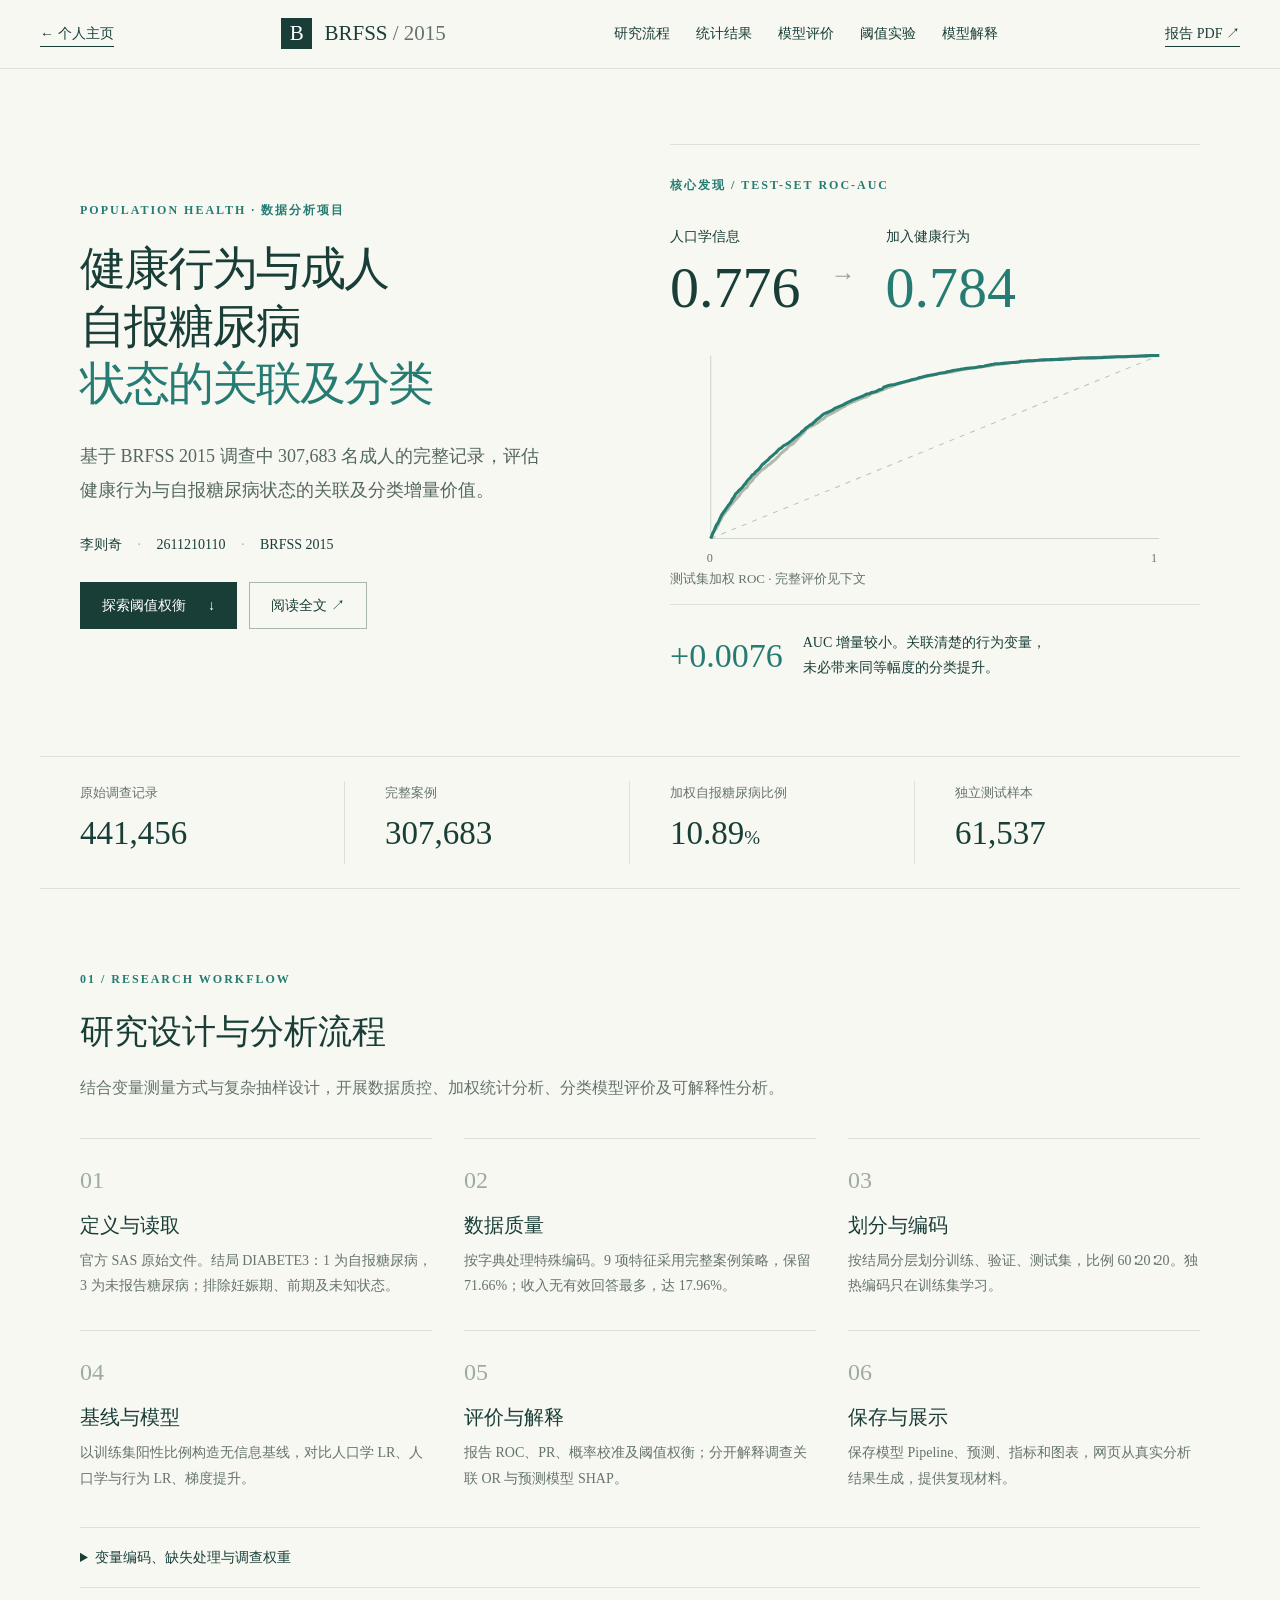
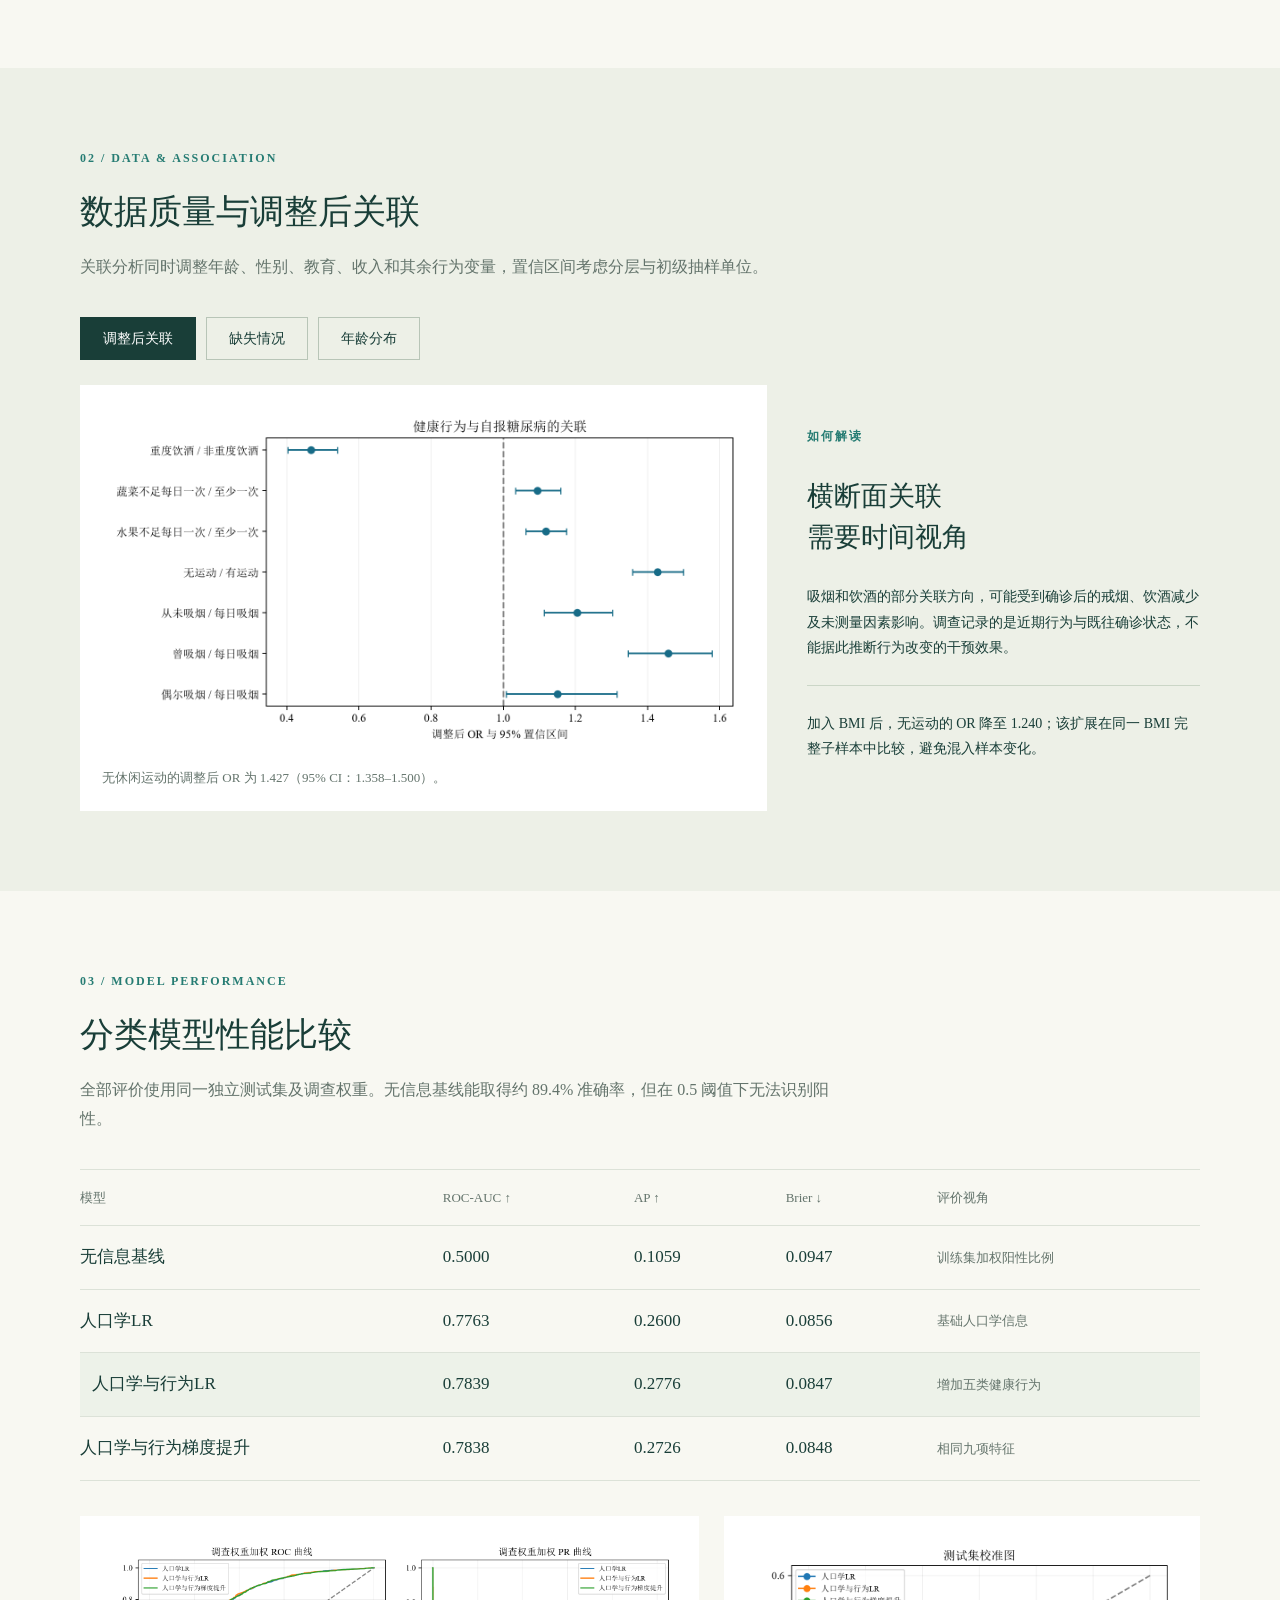
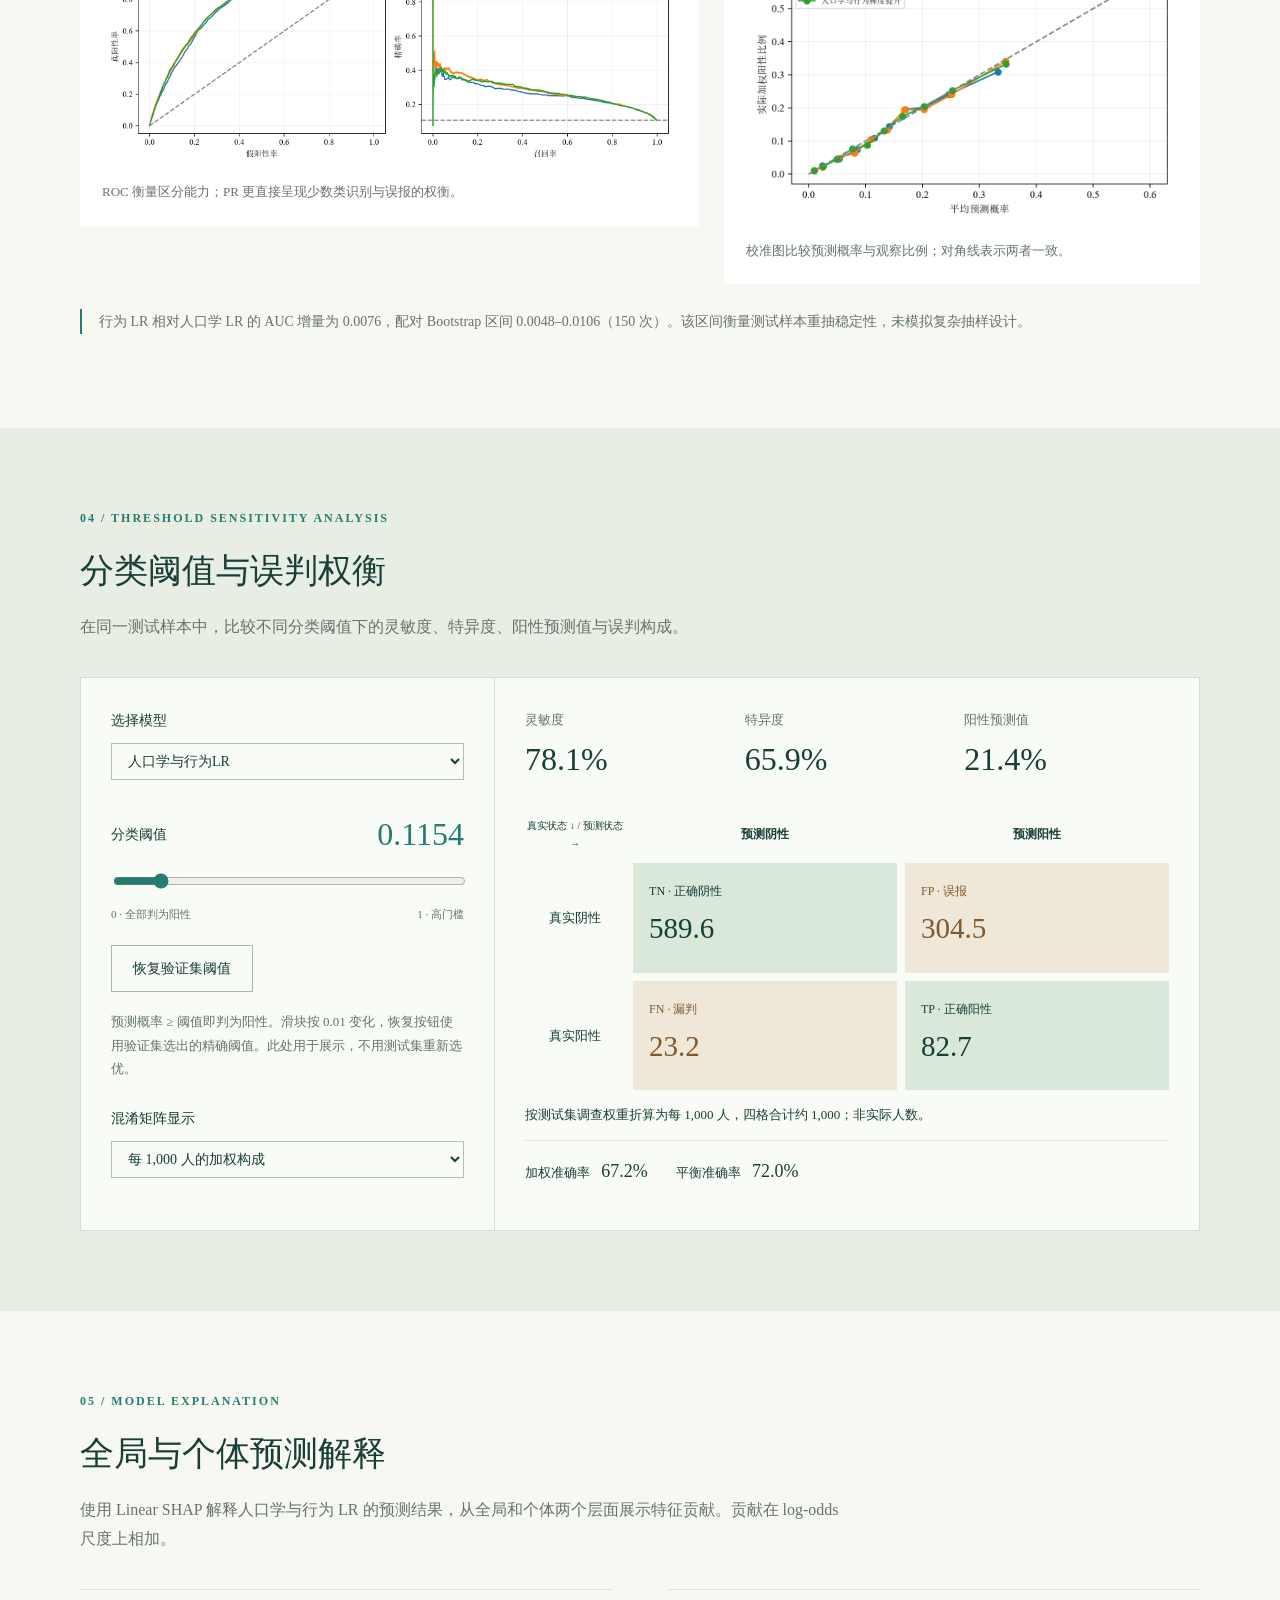
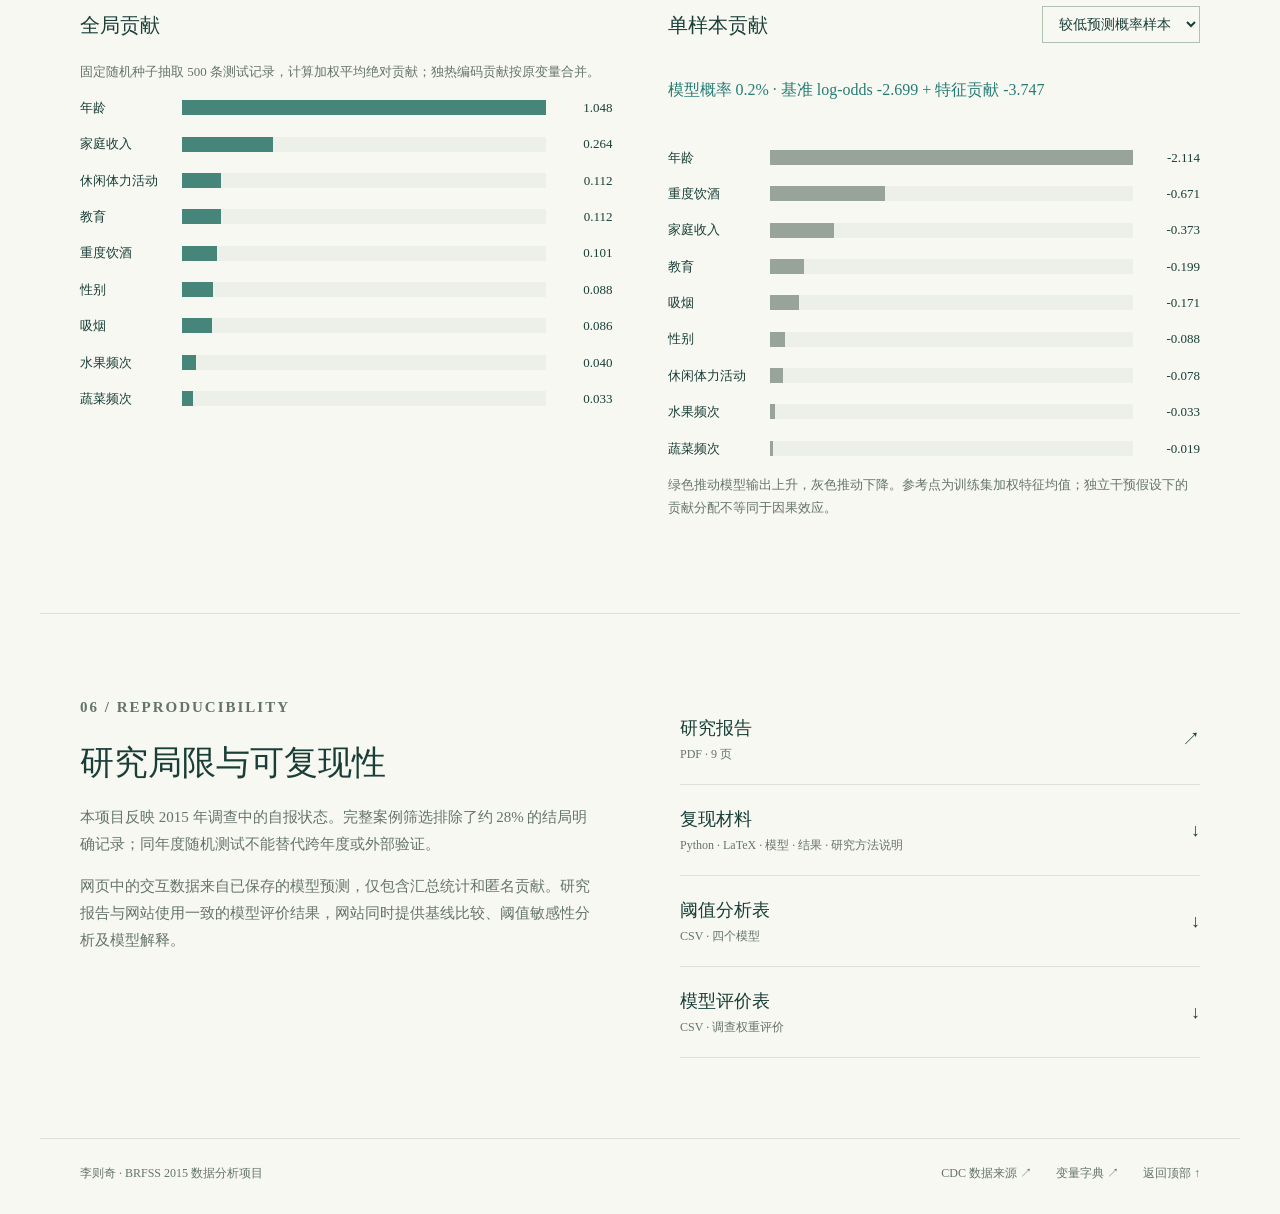
==== brfss-2015/index.html @ 2836ebc8 "Publish the separate BRFSS course site" ====
<!doctype html>
<html lang="zh-CN"><head><meta charset="utf-8"><meta name="viewport" content="width=device-width,initial-scale=1"><meta name="description" content="基于BRFSS 2015的健康行为与成人自报糖尿病研究。探索研究流程、调查加权结果、模型评价与阈值权衡。"><title>健康行为与糖尿病 · BRFSS 2015</title><link rel="stylesheet" href="style.css"></head>
<body><a class="skip" href="#main">跳到正文</a><header><a class="top-download" href="../">← 个人主页</a><a class="brand" href="#top"><span class="brand-mark">B</span> BRFSS <span class="muted">/ 2015</span></a><nav aria-label="主要导航"><a href="#workflow">研究流程</a><a href="#results">统计结果</a><a href="#models">模型评价</a><a href="#threshold">阈值实验</a><a href="#explain">模型解释</a></nav><a class="top-download" href="downloads/report.pdf" target="_blank" rel="noopener">报告 PDF ↗</a></header>
<main id="main"><section class="hero wrap" id="top"><div><p class="eyebrow">POPULATION HEALTH · 数据分析项目</p><h1>健康行为与成人<br>自报糖尿病<br><em>状态的关联及分类</em></h1><p class="lead">基于 BRFSS 2015 调查中 307,683 名成人的完整记录，评估健康行为与自报糖尿病状态的关联及分类增量价值。</p><p class="byline">李则奇 <span>·</span> 2611210110 <span>·</span> BRFSS 2015</p><div class="actions"><a class="button primary" href="#threshold">探索阈值权衡 <span>↓</span></a><a class="button" href="downloads/report.pdf" target="_blank" rel="noopener">阅读全文 ↗</a></div></div><div class="hero-visual"><p class="eyebrow">核心发现 / TEST-SET ROC-AUC</p><div class="auc-pair"><div><span>人口学信息</span><strong>0.776</strong></div><span class="arrow">→</span><div><span>加入健康行为</span><strong class="teal">0.784</strong></div></div><img class="hero-chart" src="assets/hero-roc.svg" alt="人口学与行为LR的真实加权ROC曲线，行为模型AUC为0.784"><p class="small muted">测试集加权 ROC · 完整评价见下文</p><div class="finding"><span>+0.0076</span><p>AUC 增量较小。关联清楚的行为变量，<br>未必带来同等幅度的分类提升。</p></div></div></section>
<div class="stats wrap"><div><span>原始调查记录</span><strong>441,456</strong></div><div><span>完整案例</span><strong>307,683</strong></div><div><span>加权自报糖尿病比例</span><strong>10.89<small>%</small></strong></div><div><span>独立测试样本</span><strong>61,537</strong></div></div>
<section class="wrap section" id="workflow"><div class="section-heading"><p class="eyebrow">01 / RESEARCH WORKFLOW</p><h2>研究设计与分析流程</h2><p>结合变量测量方式与复杂抽样设计，开展数据质控、加权统计分析、分类模型评价及可解释性分析。</p></div><div class="workflow"><article><b>01</b><h3>定义与读取</h3><p>官方 SAS 原始文件。结局 DIABETE3：1 为自报糖尿病，3 为未报告糖尿病；排除妊娠期、前期及未知状态。</p></article><article><b>02</b><h3>数据质量</h3><p>按字典处理特殊编码。9 项特征采用完整案例策略，保留 71.66%；收入无有效回答最多，达 17.96%。</p></article><article><b>03</b><h3>划分与编码</h3><p>按结局分层划分训练、验证、测试集，比例 60∶20∶20。独热编码只在训练集学习。</p></article><article><b>04</b><h3>基线与模型</h3><p>以训练集阳性比例构造无信息基线，对比人口学 LR、人口学与行为 LR、梯度提升。</p></article><article><b>05</b><h3>评价与解释</h3><p>报告 ROC、PR、概率校准及阈值权衡；分开解释调查关联 OR 与预测模型 SHAP。</p></article><article><b>06</b><h3>保存与展示</h3><p>保存模型 Pipeline、预测、指标和图表，网页从真实分析结果生成，提供复现材料。</p></article></div><details><summary>变量编码、缺失处理与调查权重</summary><p>主要预测特征按原始类别进行独热编码，编码器仅在训练集拟合。主分析采用完整案例策略，并评估样本筛选及缺失选择的影响。模型训练和性能评价使用 BRFSS 调查权重；分类阈值在验证集中按约登指数确定，测试集用于最终评价。</p></details></section>
<section class="tinted" id="results"><div class="wrap section"><div class="section-heading"><p class="eyebrow">02 / DATA & ASSOCIATION</p><h2>数据质量与调整后关联</h2><p>关联分析同时调整年龄、性别、教育、收入和其余行为变量，置信区间考虑分层与初级抽样单位。</p></div><div class="plot-tabs" role="group" aria-label="统计图选择"><button class="active" data-figure="association" aria-pressed="true">调整后关联</button><button data-figure="missingness" aria-pressed="false">缺失情况</button><button data-figure="age" aria-pressed="false">年龄分布</button></div><div class="result-layout"><figure class="plot"><img id="stat-figure" src="assets/association.png" alt="健康行为调整后优势比及95%置信区间"><figcaption id="stat-caption">无休闲运动的调整后 OR 为 1.427（95% CI：1.358–1.500）。</figcaption></figure><aside class="result-note"><span class="eyebrow">如何解读</span><h3 id="stat-title">横断面关联<br>需要时间视角</h3><p id="stat-text">吸烟和饮酒的部分关联方向，可能受到确诊后的戒烟、饮酒减少及未测量因素影响。调查记录的是近期行为与既往确诊状态，不能据此推断行为改变的干预效果。</p><div class="rule"></div><p>加入 BMI 后，无运动的 OR 降至 1.240；该扩展在同一 BMI 完整子样本中比较，避免混入样本变化。</p></aside></div></div></section>
<section class="wrap section" id="models"><div class="section-heading"><p class="eyebrow">03 / MODEL PERFORMANCE</p><h2>分类模型性能比较</h2><p>全部评价使用同一独立测试集及调查权重。无信息基线能取得约 89.4% 准确率，但在 0.5 阈值下无法识别阳性。</p></div><div class="table-scroll"><table><caption class="sr-only">测试集模型比较</caption><thead><tr><th>模型</th><th>ROC-AUC ↑</th><th>AP ↑</th><th>Brier ↓</th><th>评价视角</th></tr></thead><tbody id="model-table"></tbody></table></div><div class="two-plots"><figure class="plot"><img src="assets/performance.png" alt="三模型的加权ROC曲线与PR曲线" loading="lazy"><figcaption>ROC 衡量区分能力；PR 更直接呈现少数类识别与误报的权衡。</figcaption></figure><figure class="plot"><img src="assets/calibration.png" alt="三模型预测概率的校准图" loading="lazy"><figcaption>校准图比较预测概率与观察比例；对角线表示两者一致。</figcaption></figure></div><p class="method-note">行为 LR 相对人口学 LR 的 AUC 增量为 0.0076，配对 Bootstrap 区间 0.0048–0.0106（150 次）。该区间衡量测试样本重抽稳定性，未模拟复杂抽样设计。</p></section>
<section class="experiment" id="threshold"><div class="wrap section"><div class="section-heading"><p class="eyebrow">04 / THRESHOLD SENSITIVITY ANALYSIS</p><h2>分类阈值与误判权衡</h2><p>在同一测试样本中，比较不同分类阈值下的灵敏度、特异度、阳性预测值与误判构成。</p></div><div class="lab"><div class="controls"><label for="model-select">选择模型</label><select id="model-select"><option>人口学与行为LR</option><option>人口学LR</option><option>人口学与行为梯度提升</option><option>无信息基线</option></select><div class="range-label"><label for="threshold-range">分类阈值</label><output id="threshold-output" for="threshold-range">0.1154</output></div><input id="threshold-range" type="range" min="0" max="100" value="12" aria-describedby="threshold-help"><div class="range-ends"><span>0 · 全部判为阳性</span><span>1 · 高门槛</span></div><button class="button" id="reset-threshold">恢复验证集阈值</button><p class="small" id="threshold-help">预测概率 ≥ 阈值即判为阳性。滑块按 0.01 变化，恢复按钮使用验证集选出的精确阈值。此处用于展示，不用测试集重新选优。</p><label for="matrix-mode">混淆矩阵显示</label><select id="matrix-mode"><option value="weighted">每 1,000 人的加权构成</option><option value="counts">测试集实际记录数</option></select></div><div class="lab-result"><div class="metric-strip"><div><span>灵敏度</span><strong id="sensitivity"></strong></div><div><span>特异度</span><strong id="specificity"></strong></div><div><span>阳性预测值</span><strong id="ppv"></strong></div></div><div class="matrix-labels"><span>真实状态 ↓ / 预测状态 →</span><b>预测阴性</b><b>预测阳性</b></div><div class="matrix"><b>真实阴性</b><div class="correct"><span>TN · 正确阴性</span><strong id="tn"></strong></div><div class="error"><span>FP · 误报</span><strong id="fp"></strong></div><b>真实阳性</b><div class="error"><span>FN · 漏判</span><strong id="fn"></strong></div><div class="correct"><span>TP · 正确阳性</span><strong id="tp"></strong></div></div><p id="matrix-note" class="small"></p><div class="lab-footer"><span>加权准确率 <b id="accuracy"></b></span><span>平衡准确率 <b id="balanced"></b></span></div><p id="live-summary" class="sr-only" aria-live="polite"></p></div></div></div></section>
<section class="wrap section" id="explain"><div class="section-heading"><p class="eyebrow">05 / MODEL EXPLANATION</p><h2>全局与个体预测解释</h2><p>使用 Linear SHAP 解释人口学与行为 LR 的预测结果，从全局和个体两个层面展示特征贡献。贡献在 log-odds 尺度上相加。</p></div><div class="explanation-grid"><article><h3>全局贡献</h3><p class="small muted">固定随机种子抽取 500 条测试记录，计算加权平均绝对贡献；独热编码贡献按原变量合并。</p><div id="importance-bars"></div></article><article><div class="explain-head"><h3>单样本贡献</h3><select id="case-select" aria-label="选择解释样本"><option value="0">较低预测概率样本</option><option value="1">较高预测概率样本</option></select></div><p id="case-prob" class="case-prob"></p><div id="case-bars"></div><p class="small muted">绿色推动模型输出上升，灰色推动下降。参考点为训练集加权特征均值；独立干预假设下的贡献分配不等同于因果效应。</p></article></div></section>
<section class="wrap section closing" id="downloads"><div><p class="eyebrow">06 / REPRODUCIBILITY</p><h2>研究局限与可复现性</h2><p>本项目反映 2015 年调查中的自报状态。完整案例筛选排除了约 28% 的结局明确记录；同年度随机测试不能替代跨年度或外部验证。</p><p class="small muted">网页中的交互数据来自已保存的模型预测，仅包含汇总统计和匿名贡献。研究报告与网站使用一致的模型评价结果，网站同时提供基线比较、阈值敏感性分析及模型解释。</p></div><div class="download-list"><a href="downloads/report.pdf" target="_blank" rel="noopener"><span>研究报告<small>PDF · 9 页</small></span>↗</a><a href="downloads/reproducible-project.zip" download><span>复现材料<small>Python · LaTeX · 模型 · 结果 · 研究方法说明</small></span>↓</a><a href="downloads/threshold_analysis.csv" download><span>阈值分析表<small>CSV · 四个模型</small></span>↓</a><a href="downloads/website_model_metrics.csv" download><span>模型评价表<small>CSV · 调查权重评价</small></span>↓</a></div></section>
<footer class="wrap"><span>李则奇 · BRFSS 2015 数据分析项目</span><div><a href="https://www.cdc.gov/brfss/annual_data/annual_2015.html" target="_blank" rel="noopener">CDC 数据来源 ↗</a><a href="https://www.cdc.gov/brfss/annual_data/2015/pdf/codebook15_llcp.pdf" target="_blank" rel="noopener">变量字典 ↗</a><a href="#top">返回顶部 ↑</a></div></footer></main><script src="assets/data.js"></script><script src="app.js"></script></body></html>
---- brfss-2015/style.css ----
:root{--ink:#193e38;--teal:#267c73;--paper:#f8f8f2;--line:#dce2d8;--muted:#64746c;--gold:#c7a254}*{box-sizing:border-box}html{scroll-behavior:smooth;scroll-padding-top:90px}body{margin:0;background:var(--paper);color:var(--ink);font-family:"Times New Roman",SimSun,serif;font-size:16px;line-height:1.8}a{color:inherit;text-decoration:none}button,select,input{font:inherit}button,a,select,input{touch-action:manipulation}button{cursor:pointer}a:focus-visible,button:focus-visible,select:focus-visible,input:focus-visible,summary:focus-visible{outline:3px solid #bc8436;outline-offset:5px}.wrap{max-width:1200px;margin:0 auto;padding-left:40px;padding-right:40px}header{position:sticky;top:0;background:#f8f8f2f5;backdrop-filter:blur(12px);z-index:5;display:flex;align-items:center;justify-content:space-between;padding:15px 40px;border-bottom:1px solid var(--line);gap:20px}.brand{font-size:21px;white-space:nowrap}.brand-mark{display:inline-grid;place-items:center;width:31px;height:31px;background:var(--ink);color:white;line-height:1;margin-right:7px}.muted{color:var(--muted)}nav{display:flex;gap:26px;font-size:14px}nav a:hover,footer a:hover{color:var(--teal);text-decoration:underline}.top-download{font-size:14px;border-bottom:1px solid var(--ink)}.hero{display:grid;grid-template-columns:1fr 1fr;gap:60px;padding-top:75px;padding-bottom:70px;align-items:center}.eyebrow{font-size:12px;letter-spacing:2px;color:var(--teal);font-weight:bold;margin:0 0 18px}h1{font-size:clamp(34px,4vw,46px);font-weight:500;line-height:1.25;letter-spacing:-2px;margin:0 0 26px}h1 em{font-style:normal;color:var(--teal)}.lead{max-width:460px;font-size:18px;color:#53685e;line-height:1.9}.byline{font-size:14px;margin:25px 0}.byline span{padding:0 12px;color:#a5b1a3}.actions{display:flex;gap:12px;flex-wrap:wrap}.button{display:inline-flex;align-items:center;gap:22px;padding:10px 21px;border:1px solid #aab8ac;background:transparent;color:var(--ink);font-size:14px}.button:hover{background:#e5eae0}.primary{background:var(--ink);color:white;border-color:var(--ink)}.primary:hover{background:var(--teal)}.hero-visual{border-top:1px solid var(--line);padding-top:30px}.auc-pair{display:flex;gap:30px;align-items:center;margin:28px 0 0}.auc-pair div span{font-size:14px;display:block}.auc-pair strong{font-size:58px;font-weight:400;line-height:1.3}.teal{color:var(--teal)}.arrow{font-size:25px;color:#91a294}.hero-visual svg,.hero-chart{width:100%;margin-top:5px}.hero-visual svg text{font-size:11px;fill:#64746c}.small{font-size:13px;line-height:1.8}.hero-visual>.small{margin-top:-12px}.finding{display:flex;gap:20px;align-items:center;border-top:1px solid var(--line);padding-top:20px}.finding>span{font-size:34px;color:var(--teal)}.finding p{font-size:14px;margin:0}.stats{display:grid;grid-template-columns:repeat(4,1fr);border-top:1px solid var(--line);border-bottom:1px solid var(--line);padding-top:24px;padding-bottom:24px;gap:20px}.stats div{border-right:1px solid var(--line);padding:0 20px}.stats div:first-child{padding-left:0}.stats div:last-child{border:0}.stats span{display:block;font-size:13px;color:var(--muted)}.stats strong{font-size:33px;font-weight:400}.stats small{font-size:19px}.section{padding-top:80px;padding-bottom:80px}.section-heading{margin-bottom:35px;max-width:760px}h2{font-size:34px;line-height:1.4;font-weight:500;margin:0 0 18px}.section-heading>p:last-child{color:var(--muted);margin:0}h3{font-size:20px;font-weight:500;line-height:1.5}.workflow{display:grid;grid-template-columns:repeat(3,1fr);gap:32px}.workflow article{border-top:1px solid var(--line);padding-top:20px}.workflow b{color:#9dac9b;font-size:24px;font-weight:400}.workflow h3{margin:8px 0}.workflow p{font-size:14px;color:var(--muted);margin:0}details{border-top:1px solid var(--line);border-bottom:1px solid var(--line);margin-top:36px;padding:17px 0;font-size:14px}summary{cursor:pointer}details p{max-width:900px;color:var(--muted)}.tinted{background:#edf0e7}.plot-tabs{display:flex;gap:10px;margin-bottom:25px}.plot-tabs button{border:1px solid #b8c5b7;background:transparent;padding:8px 22px;color:var(--ink);font-size:14px}.plot-tabs .active{background:var(--ink);border-color:var(--ink);color:white}.result-layout{display:grid;grid-template-columns:1.75fr 1fr;gap:40px;align-items:center}.plot{margin:0;background:white;padding:22px}.plot img{width:100%;height:auto;display:block}.plot figcaption{color:var(--muted);font-size:13px;margin-top:14px;line-height:1.7}.result-note h3{font-size:27px}.result-note p{font-size:14px}.rule{border-top:1px solid #cbd6c7;margin:25px 0}.table-scroll{overflow-x:auto}table{width:100%;border-collapse:collapse;text-align:left;font-variant-numeric:tabular-nums;white-space:nowrap}th{font-weight:400;font-size:13px;color:var(--muted);border-top:1px solid var(--line)}th,td{padding:16px 18px;border-bottom:1px solid var(--line)}th:first-child,td:first-child{padding-left:0}td{font-size:17px}td:last-child{font-size:13px;color:var(--muted)}tr.highlight{background:#edf2e9}tr.highlight td:first-child{padding-left:12px}.two-plots{display:grid;grid-template-columns:1.3fr 1fr;gap:25px;align-items:start;margin-top:35px}.method-note{border-left:2px solid var(--teal);padding-left:17px;margin-top:25px;font-size:14px;color:var(--muted)}.experiment{background:#e8eee4}.lab{display:grid;grid-template-columns:1fr 1.7fr;background:#f9fbf6;border:1px solid #d5dfd0}.controls{padding:30px;border-right:1px solid #d5dfd0}.controls label{font-size:14px;display:block;margin-bottom:10px}select{background:transparent;border:1px solid #b1c1af;padding:9px 12px;max-width:100%;color:var(--ink);font-size:14px}.controls select{width:100%;margin-bottom:22px}.range-label{display:flex;align-items:center;justify-content:space-between;margin-top:4px}.range-label label{margin:0}.range-label output{font-size:32px;color:var(--teal)}input[type=range]{width:100%;accent-color:var(--teal);height:30px}.range-ends{display:flex;justify-content:space-between;font-size:11px;color:var(--muted);margin-bottom:20px}.controls .small{color:var(--muted);margin:18px 0 25px}.lab-result{padding:30px}.metric-strip{display:grid;grid-template-columns:repeat(3,1fr);gap:15px;margin-bottom:28px}.metric-strip span{display:block;color:var(--muted);font-size:13px}.metric-strip strong{font-weight:400;font-size:32px}.matrix-labels,.matrix{display:grid;grid-template-columns:100px 1fr 1fr;gap:8px}.matrix-labels{font-size:12px;text-align:center;margin-bottom:10px;align-items:center}.matrix-labels span{font-size:10px}.matrix>b{display:flex;align-items:center;justify-content:center;font-weight:400;font-size:13px}.matrix>div{padding:18px 16px}.matrix span{display:block;font-size:12px}.matrix strong{font-size:29px;font-weight:400}.correct{background:#dae8da}.error{background:#efe7d7;color:#7e5931}.lab-footer{border-top:1px solid var(--line);padding-top:14px;display:flex;gap:28px;font-size:13px}.lab-footer b{font-size:18px;padding-left:8px;font-weight:400}.explanation-grid{display:grid;grid-template-columns:1fr 1fr;gap:55px}.explanation-grid article{border-top:1px solid var(--line)}.explain-head{display:flex;justify-content:space-between;gap:10px;align-items:center}.bar-row{display:grid;grid-template-columns:90px 1fr 55px;gap:12px;align-items:center;margin:13px 0;font-size:13px}.bar-track{height:15px;background:#edf0e8;position:relative}.bar{height:100%;background:#45857a;min-width:1px}.bar.negative{background:#98a39a}.bar-row>span:last-child{text-align:right;font-variant-numeric:tabular-nums}.case-prob{font-size:16px;color:var(--teal);min-height:54px}.closing{border-top:1px solid var(--line);display:grid;grid-template-columns:1fr 1fr;gap:80px}.closing p{font-size:15px;color:var(--muted)}.download-list a{display:flex;align-items:center;justify-content:space-between;border-bottom:1px solid var(--line);padding:18px 0;font-size:18px}.download-list a:hover{color:var(--teal)}.download-list small{display:block;font-size:12px;color:var(--muted)}footer{display:flex;justify-content:space-between;gap:20px;padding-top:24px!important;padding-bottom:30px!important;border-top:1px solid var(--line);font-size:12px;color:var(--muted)}footer div{display:flex;gap:24px}.skip{position:fixed;top:-60px;z-index:20;background:white;padding:8px 18px}.skip:focus{top:5px}.sr-only{position:absolute;width:1px;height:1px;padding:0;margin:-1px;overflow:hidden;clip:rect(0,0,0,0);white-space:nowrap;border:0}@media(max-width:1000px){nav{gap:15px}.hero{gap:30px}.auc-pair{gap:15px}.auc-pair strong{font-size:47px}.lab{grid-template-columns:1fr 1.4fr}.lab-result,.controls{padding:22px}.matrix-labels,.matrix{grid-template-columns:65px 1fr 1fr}}@media(max-width:760px){header{padding:12px 20px;flex-wrap:wrap;gap:10px}nav{order:3;width:100%;overflow:auto;white-space:nowrap;font-size:12px;gap:22px;padding-top:3px}.wrap{padding-left:22px;padding-right:22px}.hero{grid-template-columns:1fr;padding-top:42px;gap:35px;padding-bottom:35px}h1{font-size:34px}.hero-visual{max-width:520px}.stats{grid-template-columns:1fr 1fr;gap:18px}.stats div{padding-left:0}.stats div:nth-child(2){border:0}.stats strong{font-size:28px}.section{padding-top:50px;padding-bottom:50px}h2{font-size:27px}.workflow{grid-template-columns:1fr 1fr;gap:24px}.result-layout,.two-plots,.lab,.explanation-grid,.closing{grid-template-columns:1fr;gap:25px}.plot{padding:14px}.controls{border-right:0;border-bottom:1px solid var(--line)}.controls select{max-width:100%}.matrix strong{font-size:27px}.metric-strip strong{font-size:28px}.lab-footer{gap:15px}.plot-tabs button{padding:7px 13px;font-size:13px}footer{flex-direction:column}footer div{flex-wrap:wrap}.explain-head{flex-wrap:wrap}.closing{gap:20px}.table-scroll td,.table-scroll th{padding-right:20px}.bar-row{grid-template-columns:85px 1fr 50px}.hero-visual svg,.hero-chart{max-height:200px}}@media(prefers-reduced-motion:reduce){html{scroll-behavior:auto}}
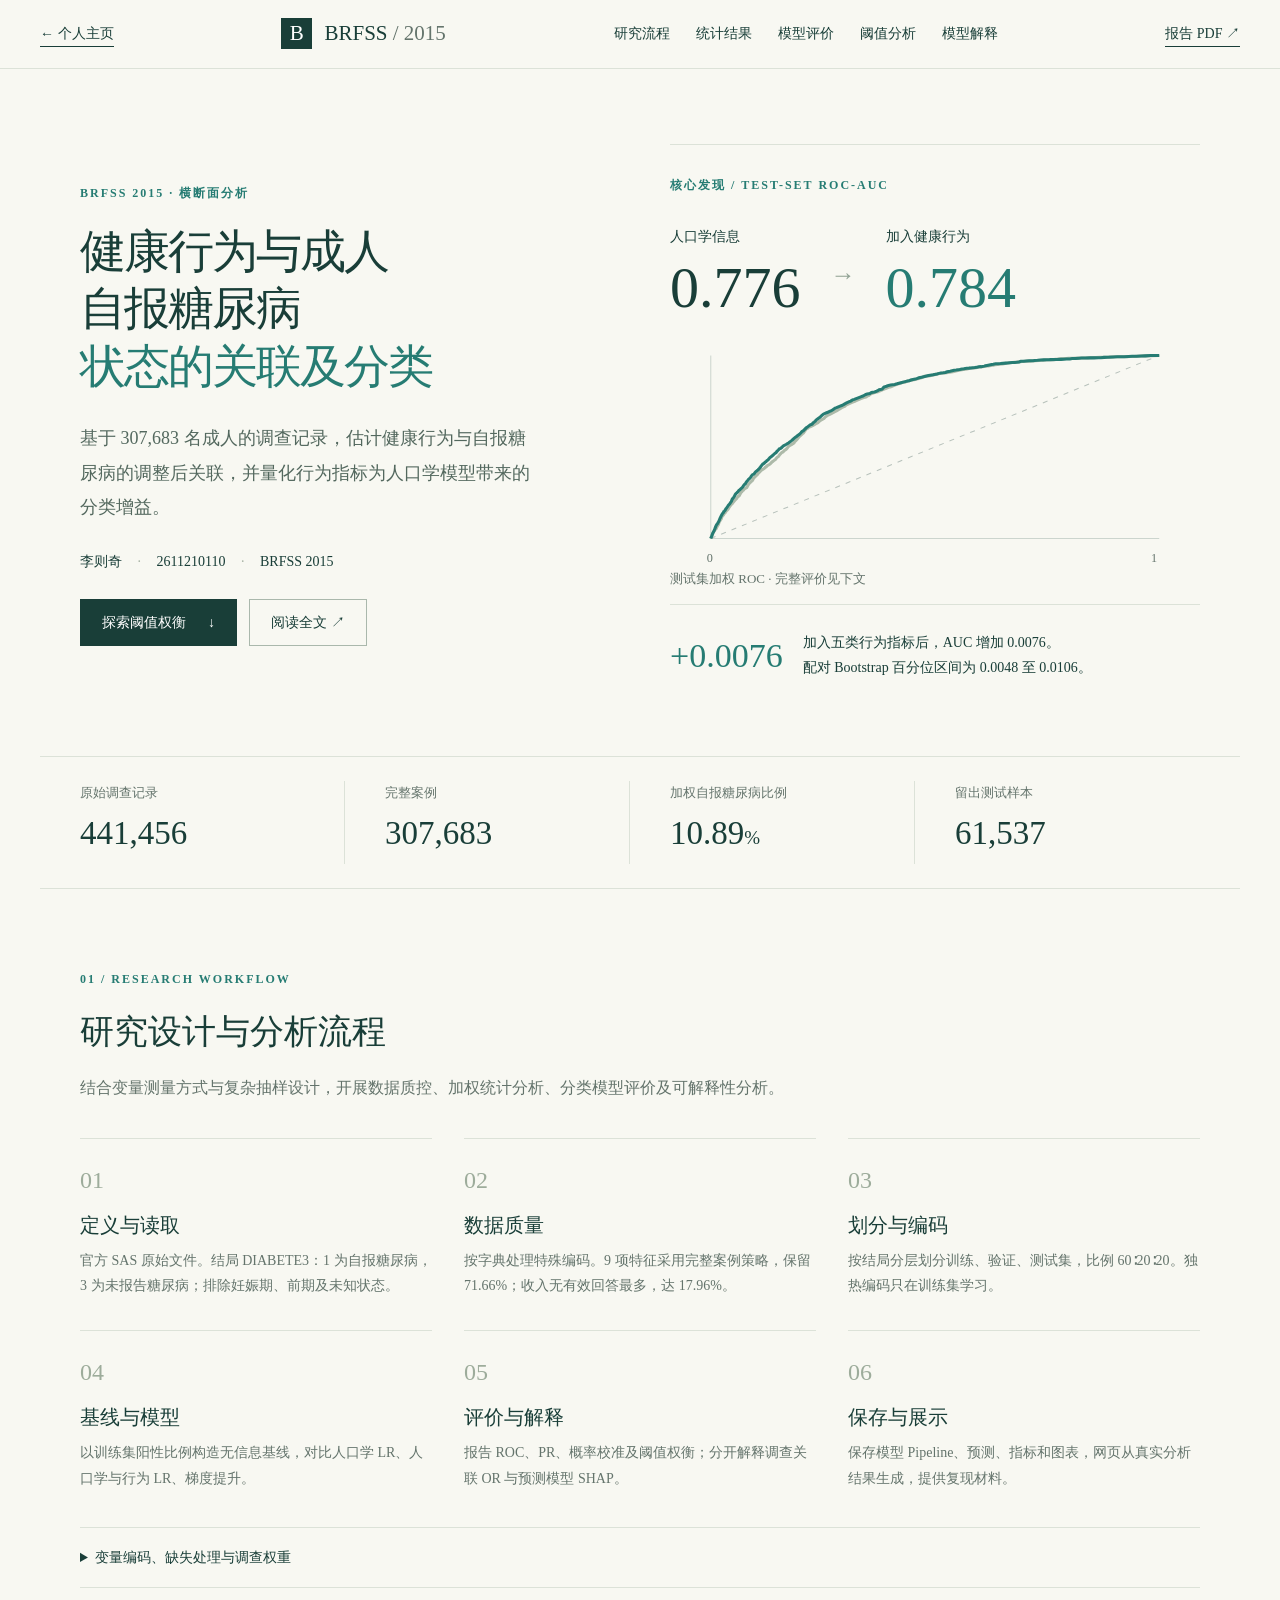
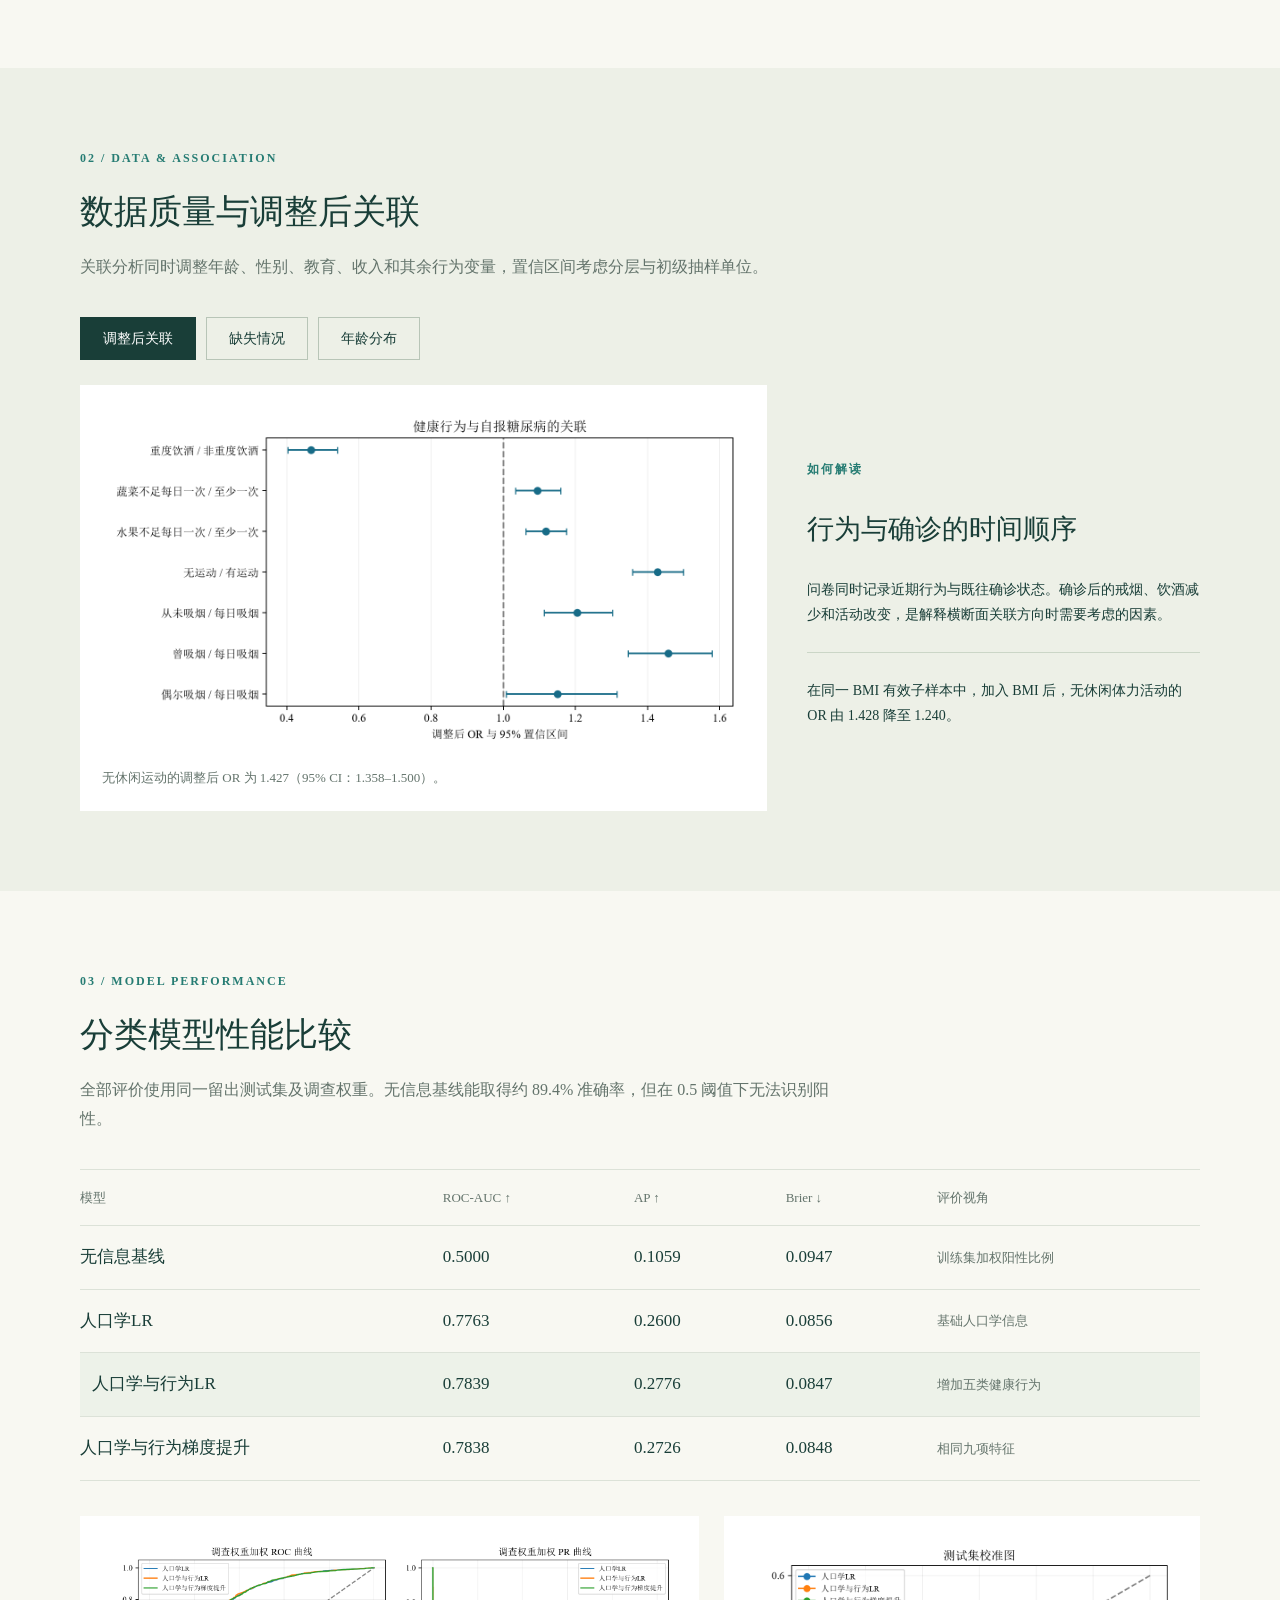
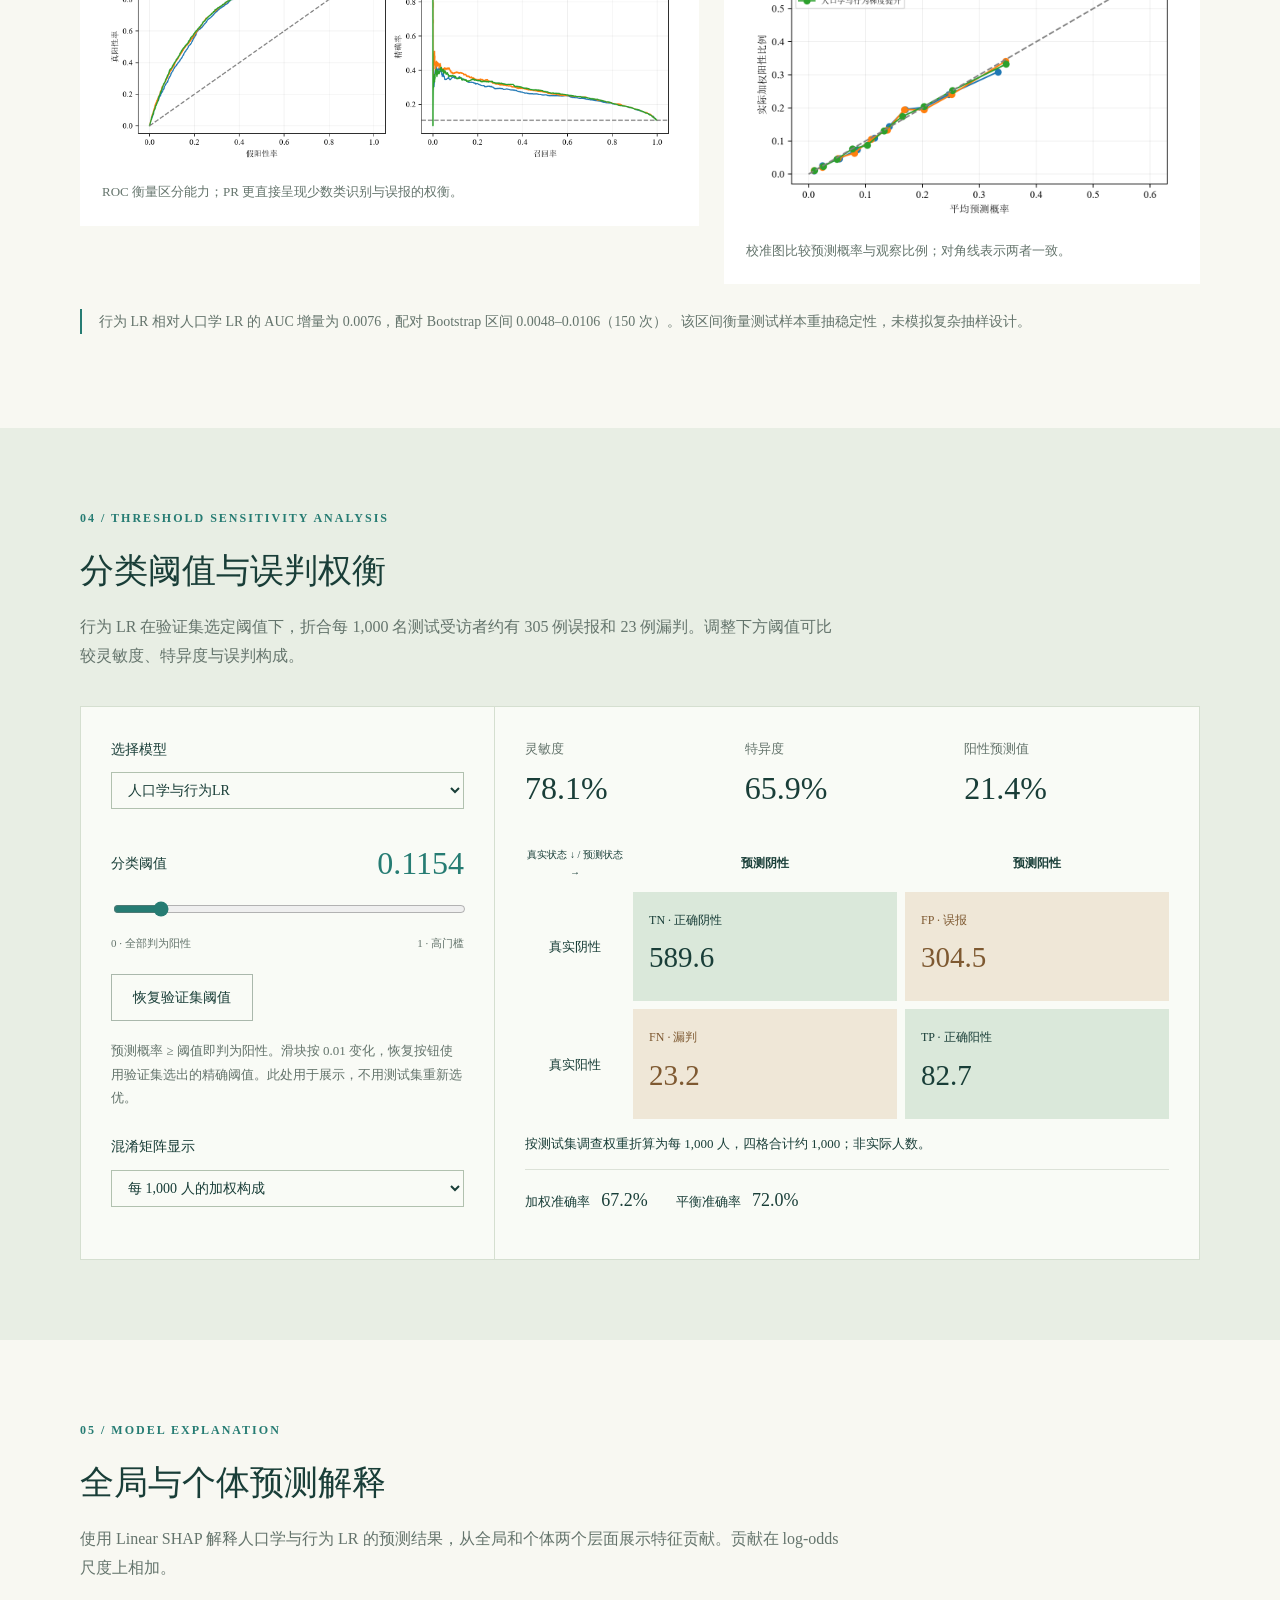
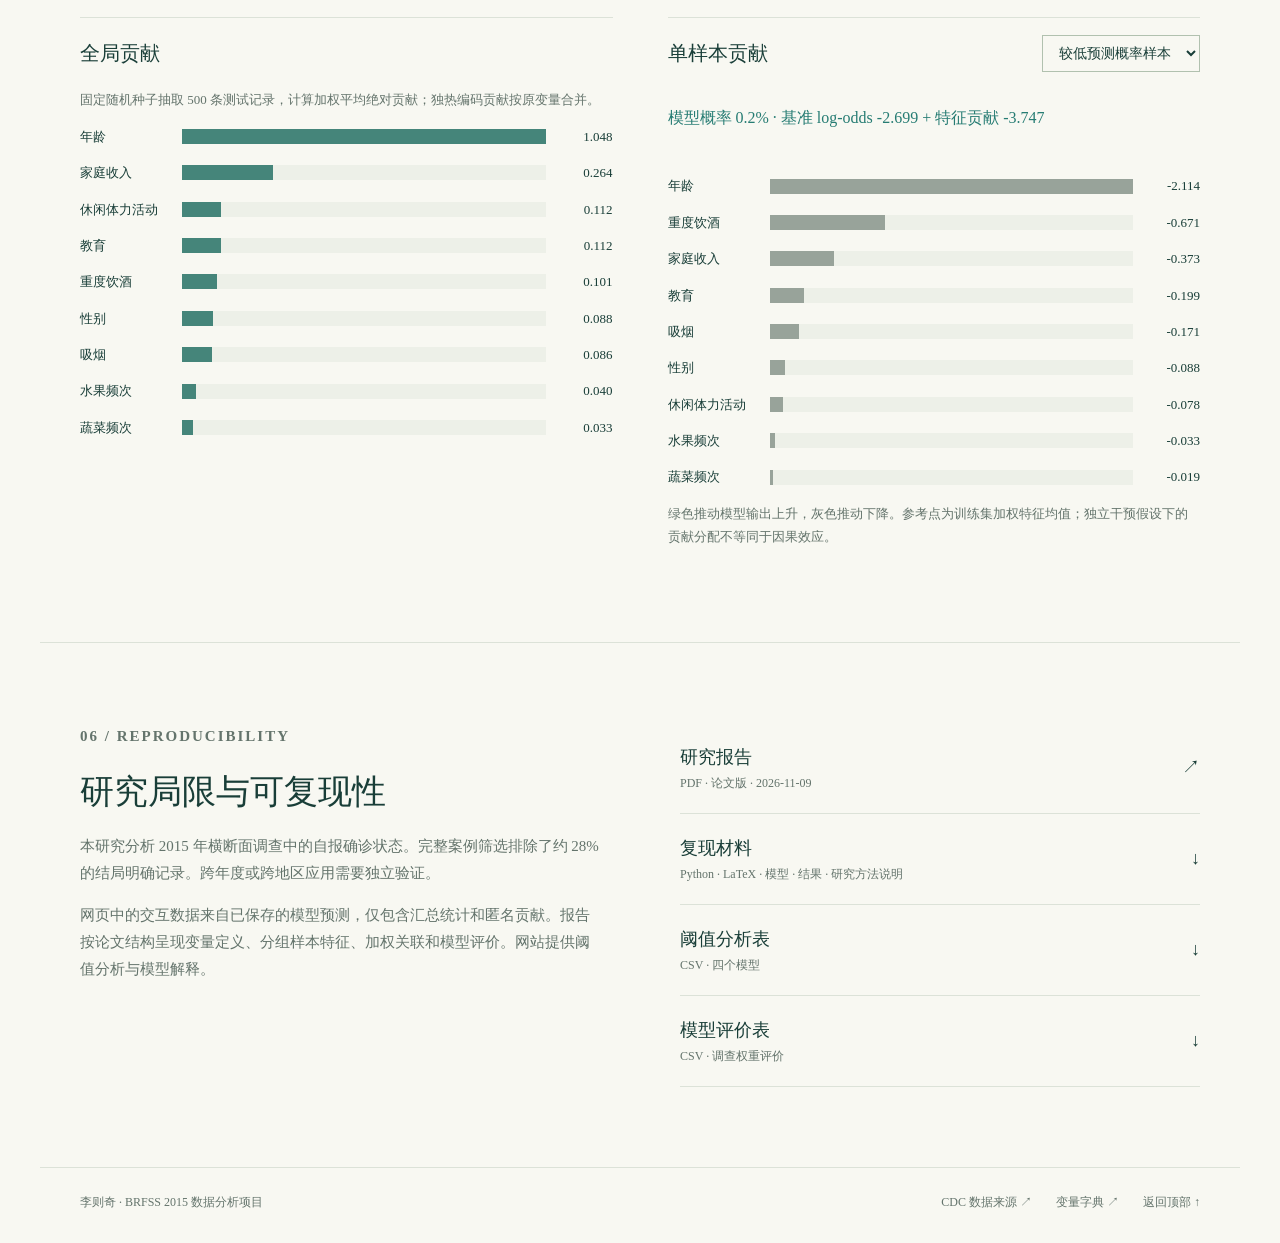
==== commit 3bfec942: "Revise BRFSS research presentation for the manuscript edition" ====
--- a/brfss-2015/index.html
+++ b/brfss-2015/index.html
@@ -1,12 +1,12 @@
 <!doctype html>
 <html lang="zh-CN"><head><meta charset="utf-8"><meta name="viewport" content="width=device-width,initial-scale=1"><meta name="description" content="基于BRFSS 2015的健康行为与成人自报糖尿病研究。探索研究流程、调查加权结果、模型评价与阈值权衡。"><title>健康行为与糖尿病 · BRFSS 2015</title><link rel="stylesheet" href="style.css"></head>
-<body><a class="skip" href="#main">跳到正文</a><header><a class="top-download" href="../">← 个人主页</a><a class="brand" href="#top"><span class="brand-mark">B</span> BRFSS <span class="muted">/ 2015</span></a><nav aria-label="主要导航"><a href="#workflow">研究流程</a><a href="#results">统计结果</a><a href="#models">模型评价</a><a href="#threshold">阈值实验</a><a href="#explain">模型解释</a></nav><a class="top-download" href="downloads/report.pdf" target="_blank" rel="noopener">报告 PDF ↗</a></header>
-<main id="main"><section class="hero wrap" id="top"><div><p class="eyebrow">POPULATION HEALTH · 数据分析项目</p><h1>健康行为与成人<br>自报糖尿病<br><em>状态的关联及分类</em></h1><p class="lead">基于 BRFSS 2015 调查中 307,683 名成人的完整记录，评估健康行为与自报糖尿病状态的关联及分类增量价值。</p><p class="byline">李则奇 <span>·</span> 2611210110 <span>·</span> BRFSS 2015</p><div class="actions"><a class="button primary" href="#threshold">探索阈值权衡 <span>↓</span></a><a class="button" href="downloads/report.pdf" target="_blank" rel="noopener">阅读全文 ↗</a></div></div><div class="hero-visual"><p class="eyebrow">核心发现 / TEST-SET ROC-AUC</p><div class="auc-pair"><div><span>人口学信息</span><strong>0.776</strong></div><span class="arrow">→</span><div><span>加入健康行为</span><strong class="teal">0.784</strong></div></div><img class="hero-chart" src="assets/hero-roc.svg" alt="人口学与行为LR的真实加权ROC曲线，行为模型AUC为0.784"><p class="small muted">测试集加权 ROC · 完整评价见下文</p><div class="finding"><span>+0.0076</span><p>AUC 增量较小。关联清楚的行为变量，<br>未必带来同等幅度的分类提升。</p></div></div></section>
-<div class="stats wrap"><div><span>原始调查记录</span><strong>441,456</strong></div><div><span>完整案例</span><strong>307,683</strong></div><div><span>加权自报糖尿病比例</span><strong>10.89<small>%</small></strong></div><div><span>独立测试样本</span><strong>61,537</strong></div></div>
+<body><a class="skip" href="#main">跳到正文</a><header><a class="top-download" href="../">← 个人主页</a><a class="brand" href="#top"><span class="brand-mark">B</span> BRFSS <span class="muted">/ 2015</span></a><nav aria-label="主要导航"><a href="#workflow">研究流程</a><a href="#results">统计结果</a><a href="#models">模型评价</a><a href="#threshold">阈值分析</a><a href="#explain">模型解释</a></nav><a class="top-download" href="downloads/report.pdf?v=20261109" target="_blank" rel="noopener">报告 PDF ↗</a></header>
+<main id="main"><section class="hero wrap" id="top"><div><p class="eyebrow">BRFSS 2015 · 横断面分析</p><h1>健康行为与成人<br>自报糖尿病<br><em>状态的关联及分类</em></h1><p class="lead">基于 307,683 名成人的调查记录，估计健康行为与自报糖尿病的调整后关联，并量化行为指标为人口学模型带来的分类增益。</p><p class="byline">李则奇 <span>·</span> 2611210110 <span>·</span> BRFSS 2015</p><div class="actions"><a class="button primary" href="#threshold">探索阈值权衡 <span>↓</span></a><a class="button" href="downloads/report.pdf?v=20261109" target="_blank" rel="noopener">阅读全文 ↗</a></div></div><div class="hero-visual"><p class="eyebrow">核心发现 / TEST-SET ROC-AUC</p><div class="auc-pair"><div><span>人口学信息</span><strong>0.776</strong></div><span class="arrow">→</span><div><span>加入健康行为</span><strong class="teal">0.784</strong></div></div><img class="hero-chart" src="assets/hero-roc.svg" alt="人口学LR和行为LR的加权ROC曲线，行为模型AUC为0.784"><p class="small muted">测试集加权 ROC · 完整评价见下文</p><div class="finding"><span>+0.0076</span><p>加入五类行为指标后，AUC 增加 0.0076。<br>配对 Bootstrap 百分位区间为 0.0048 至 0.0106。</p></div></div></section>
+<div class="stats wrap"><div><span>原始调查记录</span><strong>441,456</strong></div><div><span>完整案例</span><strong>307,683</strong></div><div><span>加权自报糖尿病比例</span><strong>10.89<small>%</small></strong></div><div><span>留出测试样本</span><strong>61,537</strong></div></div>
 <section class="wrap section" id="workflow"><div class="section-heading"><p class="eyebrow">01 / RESEARCH WORKFLOW</p><h2>研究设计与分析流程</h2><p>结合变量测量方式与复杂抽样设计，开展数据质控、加权统计分析、分类模型评价及可解释性分析。</p></div><div class="workflow"><article><b>01</b><h3>定义与读取</h3><p>官方 SAS 原始文件。结局 DIABETE3：1 为自报糖尿病，3 为未报告糖尿病；排除妊娠期、前期及未知状态。</p></article><article><b>02</b><h3>数据质量</h3><p>按字典处理特殊编码。9 项特征采用完整案例策略，保留 71.66%；收入无有效回答最多，达 17.96%。</p></article><article><b>03</b><h3>划分与编码</h3><p>按结局分层划分训练、验证、测试集，比例 60∶20∶20。独热编码只在训练集学习。</p></article><article><b>04</b><h3>基线与模型</h3><p>以训练集阳性比例构造无信息基线，对比人口学 LR、人口学与行为 LR、梯度提升。</p></article><article><b>05</b><h3>评价与解释</h3><p>报告 ROC、PR、概率校准及阈值权衡；分开解释调查关联 OR 与预测模型 SHAP。</p></article><article><b>06</b><h3>保存与展示</h3><p>保存模型 Pipeline、预测、指标和图表，网页从真实分析结果生成，提供复现材料。</p></article></div><details><summary>变量编码、缺失处理与调查权重</summary><p>主要预测特征按原始类别进行独热编码，编码器仅在训练集拟合。主分析采用完整案例策略，并评估样本筛选及缺失选择的影响。模型训练和性能评价使用 BRFSS 调查权重；分类阈值在验证集中按约登指数确定，测试集用于最终评价。</p></details></section>
-<section class="tinted" id="results"><div class="wrap section"><div class="section-heading"><p class="eyebrow">02 / DATA & ASSOCIATION</p><h2>数据质量与调整后关联</h2><p>关联分析同时调整年龄、性别、教育、收入和其余行为变量，置信区间考虑分层与初级抽样单位。</p></div><div class="plot-tabs" role="group" aria-label="统计图选择"><button class="active" data-figure="association" aria-pressed="true">调整后关联</button><button data-figure="missingness" aria-pressed="false">缺失情况</button><button data-figure="age" aria-pressed="false">年龄分布</button></div><div class="result-layout"><figure class="plot"><img id="stat-figure" src="assets/association.png" alt="健康行为调整后优势比及95%置信区间"><figcaption id="stat-caption">无休闲运动的调整后 OR 为 1.427（95% CI：1.358–1.500）。</figcaption></figure><aside class="result-note"><span class="eyebrow">如何解读</span><h3 id="stat-title">横断面关联<br>需要时间视角</h3><p id="stat-text">吸烟和饮酒的部分关联方向，可能受到确诊后的戒烟、饮酒减少及未测量因素影响。调查记录的是近期行为与既往确诊状态，不能据此推断行为改变的干预效果。</p><div class="rule"></div><p>加入 BMI 后，无运动的 OR 降至 1.240；该扩展在同一 BMI 完整子样本中比较，避免混入样本变化。</p></aside></div></div></section>
-<section class="wrap section" id="models"><div class="section-heading"><p class="eyebrow">03 / MODEL PERFORMANCE</p><h2>分类模型性能比较</h2><p>全部评价使用同一独立测试集及调查权重。无信息基线能取得约 89.4% 准确率，但在 0.5 阈值下无法识别阳性。</p></div><div class="table-scroll"><table><caption class="sr-only">测试集模型比较</caption><thead><tr><th>模型</th><th>ROC-AUC ↑</th><th>AP ↑</th><th>Brier ↓</th><th>评价视角</th></tr></thead><tbody id="model-table"></tbody></table></div><div class="two-plots"><figure class="plot"><img src="assets/performance.png" alt="三模型的加权ROC曲线与PR曲线" loading="lazy"><figcaption>ROC 衡量区分能力；PR 更直接呈现少数类识别与误报的权衡。</figcaption></figure><figure class="plot"><img src="assets/calibration.png" alt="三模型预测概率的校准图" loading="lazy"><figcaption>校准图比较预测概率与观察比例；对角线表示两者一致。</figcaption></figure></div><p class="method-note">行为 LR 相对人口学 LR 的 AUC 增量为 0.0076，配对 Bootstrap 区间 0.0048–0.0106（150 次）。该区间衡量测试样本重抽稳定性，未模拟复杂抽样设计。</p></section>
-<section class="experiment" id="threshold"><div class="wrap section"><div class="section-heading"><p class="eyebrow">04 / THRESHOLD SENSITIVITY ANALYSIS</p><h2>分类阈值与误判权衡</h2><p>在同一测试样本中，比较不同分类阈值下的灵敏度、特异度、阳性预测值与误判构成。</p></div><div class="lab"><div class="controls"><label for="model-select">选择模型</label><select id="model-select"><option>人口学与行为LR</option><option>人口学LR</option><option>人口学与行为梯度提升</option><option>无信息基线</option></select><div class="range-label"><label for="threshold-range">分类阈值</label><output id="threshold-output" for="threshold-range">0.1154</output></div><input id="threshold-range" type="range" min="0" max="100" value="12" aria-describedby="threshold-help"><div class="range-ends"><span>0 · 全部判为阳性</span><span>1 · 高门槛</span></div><button class="button" id="reset-threshold">恢复验证集阈值</button><p class="small" id="threshold-help">预测概率 ≥ 阈值即判为阳性。滑块按 0.01 变化，恢复按钮使用验证集选出的精确阈值。此处用于展示，不用测试集重新选优。</p><label for="matrix-mode">混淆矩阵显示</label><select id="matrix-mode"><option value="weighted">每 1,000 人的加权构成</option><option value="counts">测试集实际记录数</option></select></div><div class="lab-result"><div class="metric-strip"><div><span>灵敏度</span><strong id="sensitivity"></strong></div><div><span>特异度</span><strong id="specificity"></strong></div><div><span>阳性预测值</span><strong id="ppv"></strong></div></div><div class="matrix-labels"><span>真实状态 ↓ / 预测状态 →</span><b>预测阴性</b><b>预测阳性</b></div><div class="matrix"><b>真实阴性</b><div class="correct"><span>TN · 正确阴性</span><strong id="tn"></strong></div><div class="error"><span>FP · 误报</span><strong id="fp"></strong></div><b>真实阳性</b><div class="error"><span>FN · 漏判</span><strong id="fn"></strong></div><div class="correct"><span>TP · 正确阳性</span><strong id="tp"></strong></div></div><p id="matrix-note" class="small"></p><div class="lab-footer"><span>加权准确率 <b id="accuracy"></b></span><span>平衡准确率 <b id="balanced"></b></span></div><p id="live-summary" class="sr-only" aria-live="polite"></p></div></div></div></section>
+<section class="tinted" id="results"><div class="wrap section"><div class="section-heading"><p class="eyebrow">02 / DATA & ASSOCIATION</p><h2>数据质量与调整后关联</h2><p>关联分析同时调整年龄、性别、教育、收入和其余行为变量，置信区间考虑分层与初级抽样单位。</p></div><div class="plot-tabs" role="group" aria-label="统计图选择"><button class="active" data-figure="association" aria-pressed="true">调整后关联</button><button data-figure="missingness" aria-pressed="false">缺失情况</button><button data-figure="age" aria-pressed="false">年龄分布</button></div><div class="result-layout"><figure class="plot"><img id="stat-figure" src="assets/association.png" alt="健康行为调整后优势比及95%置信区间"><figcaption id="stat-caption">无休闲运动的调整后 OR 为 1.427（95% CI：1.358–1.500）。</figcaption></figure><aside class="result-note"><span class="eyebrow">如何解读</span><h3 id="stat-title">行为与确诊的时间顺序</h3><p id="stat-text">问卷同时记录近期行为与既往确诊状态。确诊后的戒烟、饮酒减少和活动改变，是解释横断面关联方向时需要考虑的因素。</p><div class="rule"></div><p>在同一 BMI 有效子样本中，加入 BMI 后，无休闲体力活动的 OR 由 1.428 降至 1.240。</p></aside></div></div></section>
+<section class="wrap section" id="models"><div class="section-heading"><p class="eyebrow">03 / MODEL PERFORMANCE</p><h2>分类模型性能比较</h2><p>全部评价使用同一留出测试集及调查权重。无信息基线能取得约 89.4% 准确率，但在 0.5 阈值下无法识别阳性。</p></div><div class="table-scroll"><table><caption class="sr-only">测试集模型比较</caption><thead><tr><th>模型</th><th>ROC-AUC ↑</th><th>AP ↑</th><th>Brier ↓</th><th>评价视角</th></tr></thead><tbody id="model-table"></tbody></table></div><div class="two-plots"><figure class="plot"><img src="assets/performance.png" alt="三模型的加权ROC曲线与PR曲线" loading="lazy"><figcaption>ROC 衡量区分能力；PR 更直接呈现少数类识别与误报的权衡。</figcaption></figure><figure class="plot"><img src="assets/calibration.png" alt="三模型预测概率的校准图" loading="lazy"><figcaption>校准图比较预测概率与观察比例；对角线表示两者一致。</figcaption></figure></div><p class="method-note">行为 LR 相对人口学 LR 的 AUC 增量为 0.0076，配对 Bootstrap 区间 0.0048–0.0106（150 次）。该区间衡量测试样本重抽稳定性，未模拟复杂抽样设计。</p></section>
+<section class="experiment" id="threshold"><div class="wrap section"><div class="section-heading"><p class="eyebrow">04 / THRESHOLD SENSITIVITY ANALYSIS</p><h2>分类阈值与误判权衡</h2><p>行为 LR 在验证集选定阈值下，折合每 1,000 名测试受访者约有 305 例误报和 23 例漏判。调整下方阈值可比较灵敏度、特异度与误判构成。</p></div><div class="lab"><div class="controls"><label for="model-select">选择模型</label><select id="model-select"><option>人口学与行为LR</option><option>人口学LR</option><option>人口学与行为梯度提升</option><option>无信息基线</option></select><div class="range-label"><label for="threshold-range">分类阈值</label><output id="threshold-output" for="threshold-range">0.1154</output></div><input id="threshold-range" type="range" min="0" max="100" value="12" aria-describedby="threshold-help"><div class="range-ends"><span>0 · 全部判为阳性</span><span>1 · 高门槛</span></div><button class="button" id="reset-threshold">恢复验证集阈值</button><p class="small" id="threshold-help">预测概率 ≥ 阈值即判为阳性。滑块按 0.01 变化，恢复按钮使用验证集选出的精确阈值。此处用于展示，不用测试集重新选优。</p><label for="matrix-mode">混淆矩阵显示</label><select id="matrix-mode"><option value="weighted">每 1,000 人的加权构成</option><option value="counts">测试集实际记录数</option></select></div><div class="lab-result"><div class="metric-strip"><div><span>灵敏度</span><strong id="sensitivity"></strong></div><div><span>特异度</span><strong id="specificity"></strong></div><div><span>阳性预测值</span><strong id="ppv"></strong></div></div><div class="matrix-labels"><span>真实状态 ↓ / 预测状态 →</span><b>预测阴性</b><b>预测阳性</b></div><div class="matrix"><b>真实阴性</b><div class="correct"><span>TN · 正确阴性</span><strong id="tn"></strong></div><div class="error"><span>FP · 误报</span><strong id="fp"></strong></div><b>真实阳性</b><div class="error"><span>FN · 漏判</span><strong id="fn"></strong></div><div class="correct"><span>TP · 正确阳性</span><strong id="tp"></strong></div></div><p id="matrix-note" class="small"></p><div class="lab-footer"><span>加权准确率 <b id="accuracy"></b></span><span>平衡准确率 <b id="balanced"></b></span></div><p id="live-summary" class="sr-only" aria-live="polite"></p></div></div></div></section>
 <section class="wrap section" id="explain"><div class="section-heading"><p class="eyebrow">05 / MODEL EXPLANATION</p><h2>全局与个体预测解释</h2><p>使用 Linear SHAP 解释人口学与行为 LR 的预测结果，从全局和个体两个层面展示特征贡献。贡献在 log-odds 尺度上相加。</p></div><div class="explanation-grid"><article><h3>全局贡献</h3><p class="small muted">固定随机种子抽取 500 条测试记录，计算加权平均绝对贡献；独热编码贡献按原变量合并。</p><div id="importance-bars"></div></article><article><div class="explain-head"><h3>单样本贡献</h3><select id="case-select" aria-label="选择解释样本"><option value="0">较低预测概率样本</option><option value="1">较高预测概率样本</option></select></div><p id="case-prob" class="case-prob"></p><div id="case-bars"></div><p class="small muted">绿色推动模型输出上升，灰色推动下降。参考点为训练集加权特征均值；独立干预假设下的贡献分配不等同于因果效应。</p></article></div></section>
-<section class="wrap section closing" id="downloads"><div><p class="eyebrow">06 / REPRODUCIBILITY</p><h2>研究局限与可复现性</h2><p>本项目反映 2015 年调查中的自报状态。完整案例筛选排除了约 28% 的结局明确记录；同年度随机测试不能替代跨年度或外部验证。</p><p class="small muted">网页中的交互数据来自已保存的模型预测，仅包含汇总统计和匿名贡献。研究报告与网站使用一致的模型评价结果，网站同时提供基线比较、阈值敏感性分析及模型解释。</p></div><div class="download-list"><a href="downloads/report.pdf" target="_blank" rel="noopener"><span>研究报告<small>PDF · 9 页</small></span>↗</a><a href="downloads/reproducible-project.zip" download><span>复现材料<small>Python · LaTeX · 模型 · 结果 · 研究方法说明</small></span>↓</a><a href="downloads/threshold_analysis.csv" download><span>阈值分析表<small>CSV · 四个模型</small></span>↓</a><a href="downloads/website_model_metrics.csv" download><span>模型评价表<small>CSV · 调查权重评价</small></span>↓</a></div></section>
-<footer class="wrap"><span>李则奇 · BRFSS 2015 数据分析项目</span><div><a href="https://www.cdc.gov/brfss/annual_data/annual_2015.html" target="_blank" rel="noopener">CDC 数据来源 ↗</a><a href="https://www.cdc.gov/brfss/annual_data/2015/pdf/codebook15_llcp.pdf" target="_blank" rel="noopener">变量字典 ↗</a><a href="#top">返回顶部 ↑</a></div></footer></main><script src="assets/data.js"></script><script src="app.js"></script></body></html>
+<section class="wrap section closing" id="downloads"><div><p class="eyebrow">06 / REPRODUCIBILITY</p><h2>研究局限与可复现性</h2><p>本研究分析 2015 年横断面调查中的自报确诊状态。完整案例筛选排除了约 28% 的结局明确记录。跨年度或跨地区应用需要独立验证。</p><p class="small muted">网页中的交互数据来自已保存的模型预测，仅包含汇总统计和匿名贡献。报告按论文结构呈现变量定义、分组样本特征、加权关联和模型评价。网站提供阈值分析与模型解释。</p></div><div class="download-list"><a href="downloads/report.pdf?v=20261109" target="_blank" rel="noopener"><span>研究报告<small>PDF · 论文版 · 2026-11-09</small></span>↗</a><a href="downloads/reproducible-project.zip?v=20261109" download><span>复现材料<small>Python · LaTeX · 模型 · 结果 · 研究方法说明</small></span>↓</a><a href="downloads/threshold_analysis.csv" download><span>阈值分析表<small>CSV · 四个模型</small></span>↓</a><a href="downloads/website_model_metrics.csv" download><span>模型评价表<small>CSV · 调查权重评价</small></span>↓</a></div></section>
+<footer class="wrap"><span>李则奇 · BRFSS 2015 数据分析项目</span><div><a href="https://www.cdc.gov/brfss/annual_data/annual_2015.html" target="_blank" rel="noopener">CDC 数据来源 ↗</a><a href="https://www.cdc.gov/brfss/annual_data/2015/pdf/codebook15_llcp.pdf" target="_blank" rel="noopener">变量字典 ↗</a><a href="#top">返回顶部 ↑</a></div></footer></main><script src="assets/data.js"></script><script src="app.js?v=20261109"></script></body></html>
